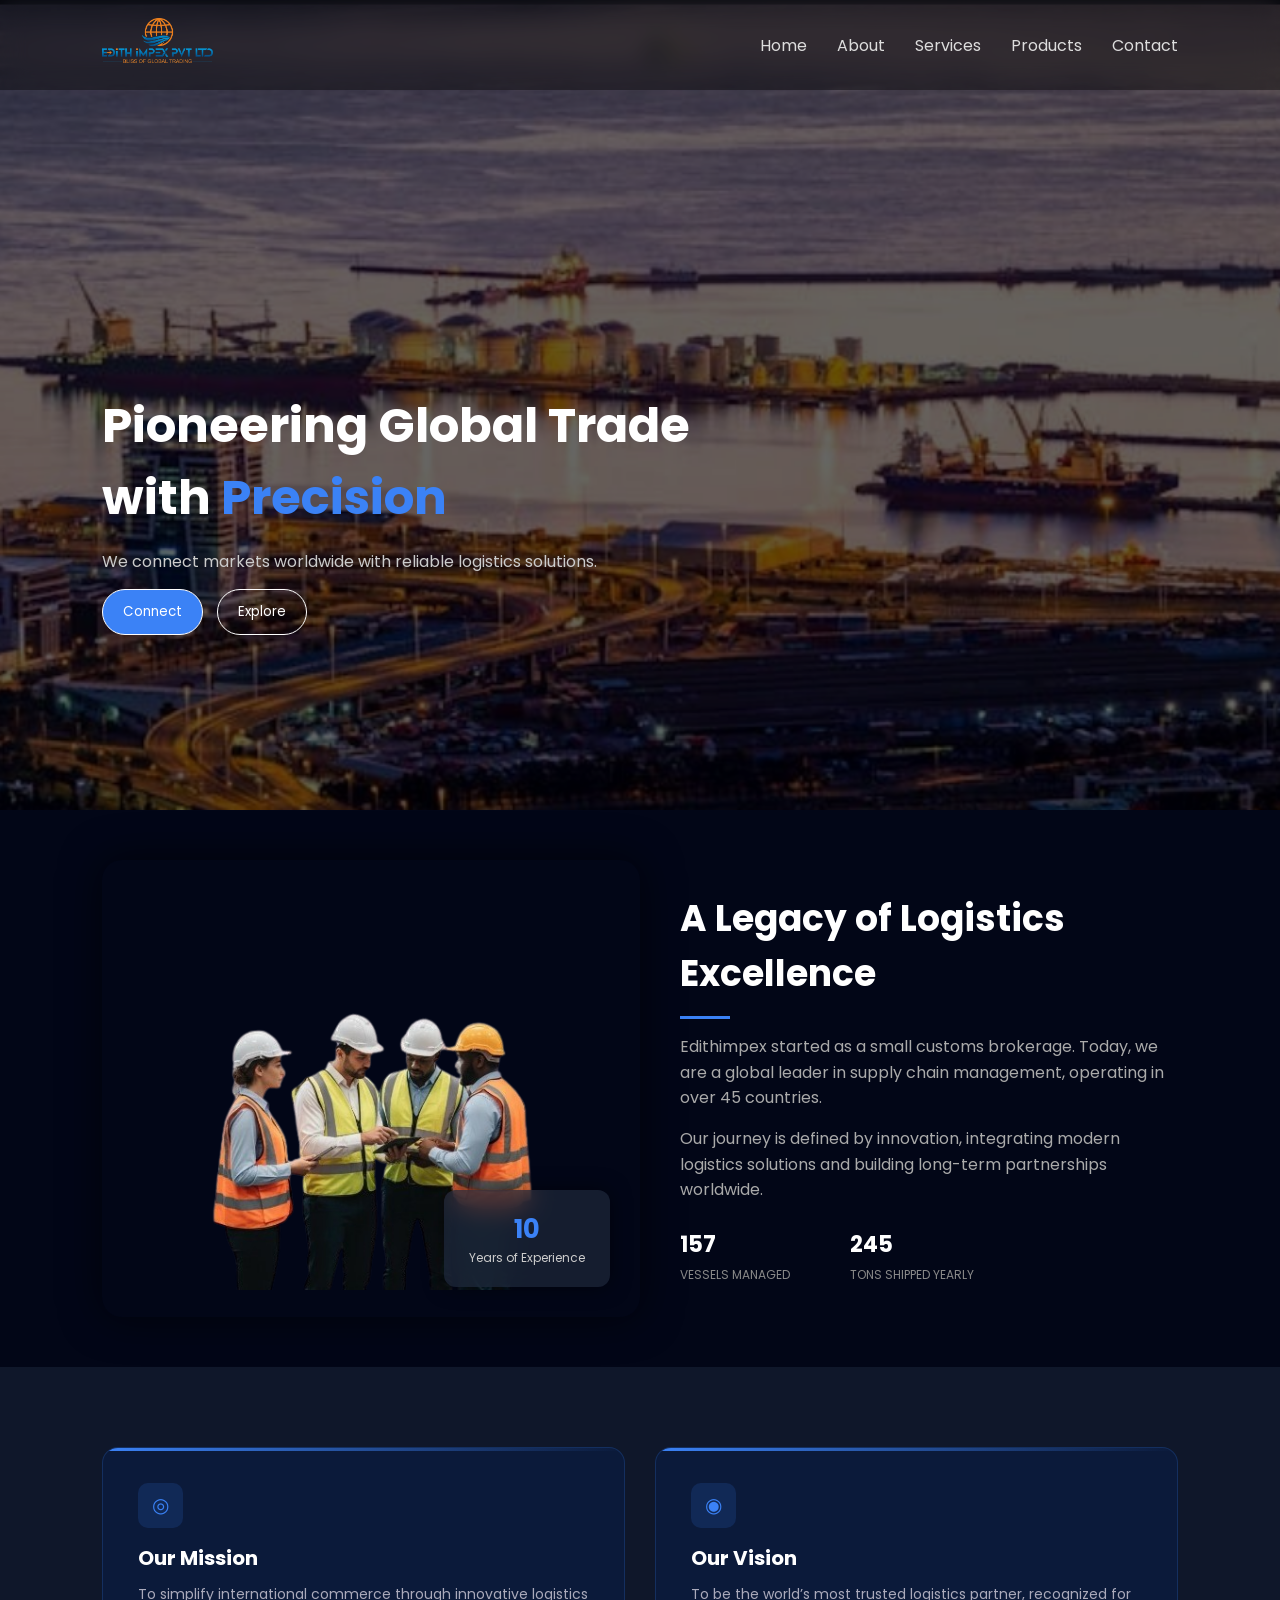
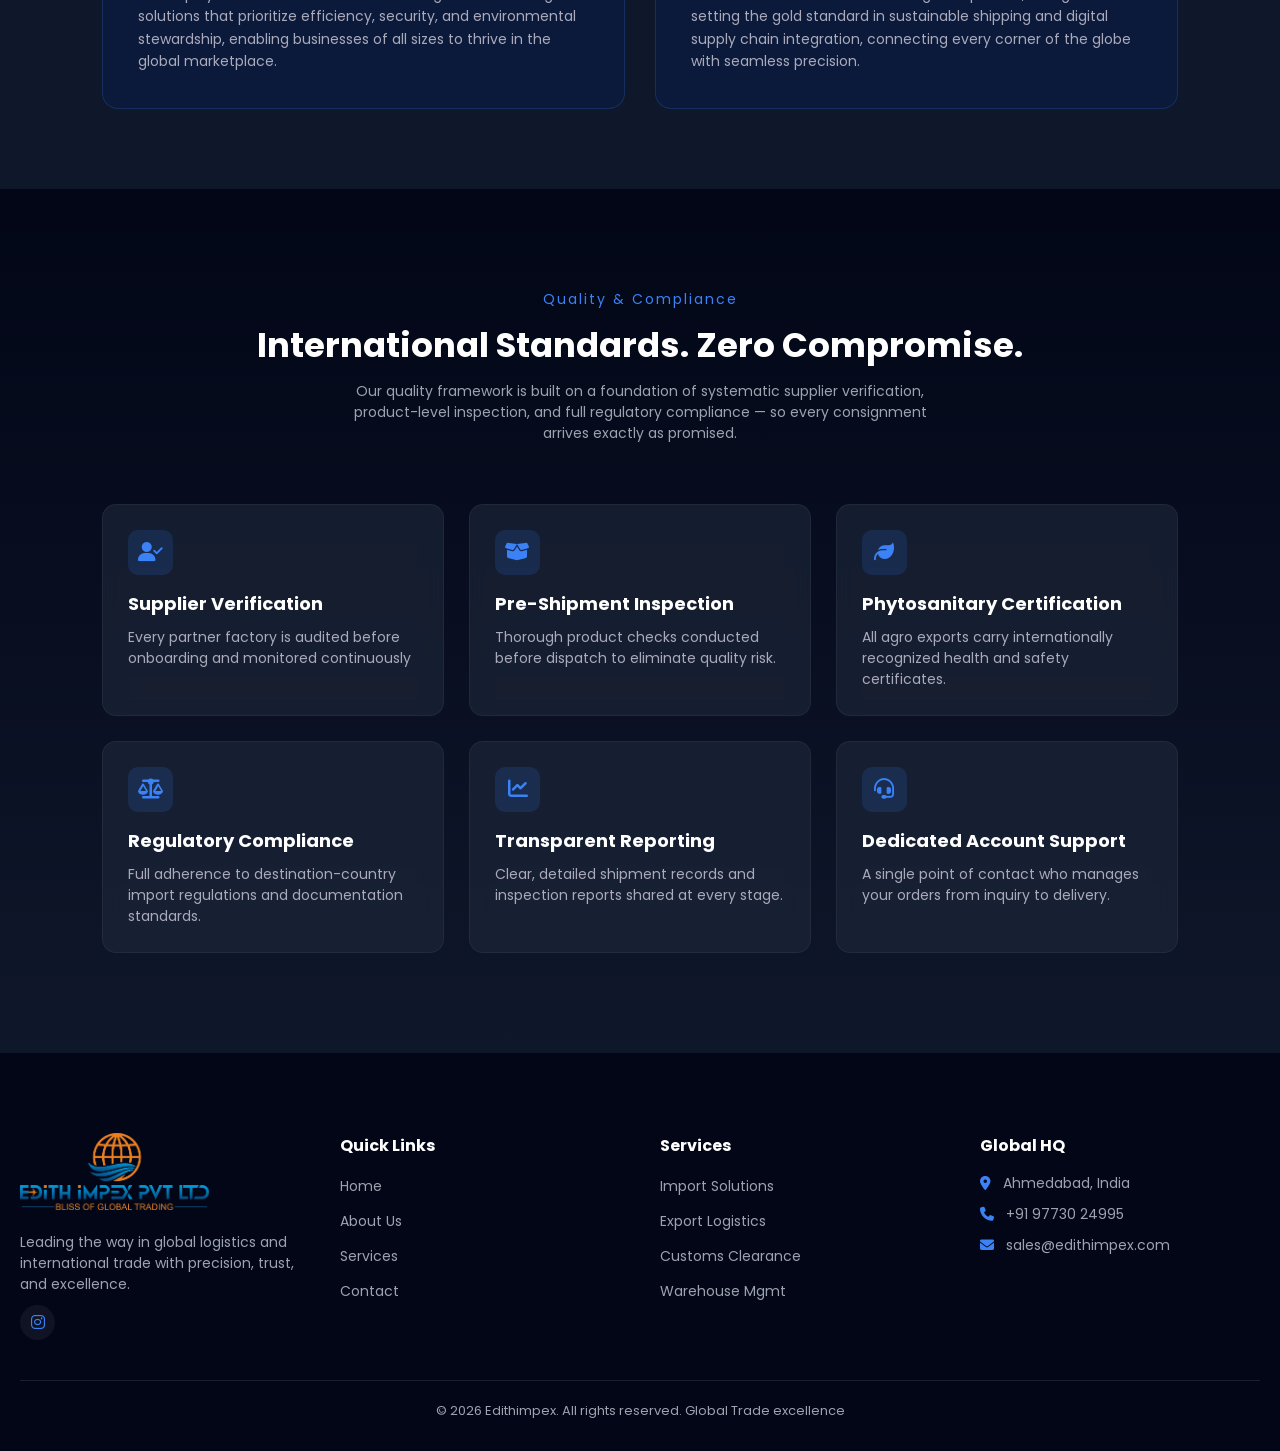
==== about.html @ acd0292f "Add files via upload" ====
<!DOCTYPE html>
<html lang="en">
<head>
<meta charset="UTF-8">
<meta name="viewport" content="width=device-width, initial-scale=1.0">
<title>About - Edithimpex</title>

<link rel="stylesheet" href="https://cdnjs.cloudflare.com/ajax/libs/font-awesome/6.5.0/css/all.min.css">
<link href="https://fonts.googleapis.com/css2?family=Poppins:wght@300;400;500;600;700&display=swap" rel="stylesheet">
<link rel="stylesheet" href="css/abt1.css">

</head>

<body>

<!-- NAVBAR -->
<header class="navbar">
  <div class="logo">
    <img src="asset/image/logobg.png" alt="Edithimpex Logo">
  </div>

  <ul class="nav-links">
    <li><a href="index.html">Home</a></li>
    <li><a href="about.html">About</a></li>
    <li><a href="#">Services</a></li>
    <li><a href="#">Products</a></li>
    <li><a href="#">Contact</a></li>
  </ul>

  <div class="menu-toggle" id="menu-toggle">☰</div>
</header>

<!-- HERO -->
<section class="hero">
  <div class="hero-content">
    <h1>Pioneering Global Trade with <span>Precision</span></h1>
    <p>We connect markets worldwide with reliable logistics solutions.</p>
    <button class="primary">Connect</button>
    <button class="secondary">Explore</button>
  </div>
</section>

<!-- ABOUT -->
<section class="about">
  <div class="about-container">

    <!-- LEFT IMAGE CARD -->
    <div class="about-left">
      <img src="asset/image/team.png" alt="team">

      <div class="experience-box">
        <h3 class="counter" data-target="30">0</h3>
        <p>Years of Experience</p>
      </div>
    </div>

    <!-- RIGHT TEXT -->
    <div class="about-right">
      <h2>A Legacy of Logistics Excellence</h2>
      <div class="line"></div>

      <p>
        Edithimpex started as a small customs brokerage.
        Today, we are a global leader in supply chain management,
        operating in over 45 countries.
      </p>

      <p>
        Our journey is defined by innovation, integrating modern logistics
        solutions and building long-term partnerships worldwide.
      </p>

      <div class="stats">
        <div>
          <h3 class="counter" data-target="450">0</h3>
          <span>VESSELS MANAGED</span>
        </div>
        <div>
          <h3 class="counter" data-target="700">0</h3>
          <span>TONS SHIPPED YEARLY</span>
        </div>
      </div>
    </div>

  </div>
</section>

<!-- MISSION -->
<section class="mission">
  
  <div class="mission-card fade-up">
    <div class="icon">◎</div>
    <h3>Our Mission</h3>
    <p>
      To simplify international commerce through innovative logistics
      solutions that prioritize efficiency, security, and environmental
      stewardship, enabling businesses of all sizes to thrive in the global marketplace.
    </p>
  </div>

  <div class="mission-card fade-up">
    <div class="icon">◉</div>
    <h3>Our Vision</h3>
    <p>
      To be the world’s most trusted logistics partner, recognized for
      setting the gold standard in sustainable shipping and digital supply
      chain integration, connecting every corner of the globe with seamless precision.
    </p>
  </div>

</section>

<section class="values">

  <div class="values-header">
    <p class="section-tag">Quality & Compliance</p>
    <h2>International Standards. Zero Compromise.</h2>
    <p class="section-subtitle fade-up">
     Our quality framework is built on a foundation of systematic supplier verification, product-level inspection, and full regulatory compliance — so every consignment arrives exactly as promised.
    </p>
  </div>

  <div class="values-grid">

    <div class="value-card fade-up">
      <div class="icon">
        <i class="fas fa-user-check"></i>
      </div>
      <h3>Supplier Verification</h3>
      <p>Every partner factory is audited before onboarding and monitored continuously</p>
    </div>

    <div class="value-card fade-up">
      <div class="icon">
        <i class="fas fa-box-open"></i>
      </div>
      <h3>Pre-Shipment Inspection</h3>
      <p>Thorough product checks conducted before dispatch to eliminate quality risk.</p>
    </div>

    <div class="value-card fade-up">
      <div class="icon">
        <i class="fas fa-leaf"></i>
      </div>
      <h3>Phytosanitary Certification</h3>
      <p>All agro exports carry internationally recognized health and safety certificates.</p>
    </div>

    <div class="value-card fade-up">
      <div class="icon">
        <i class="fas fa-scale-balanced"></i>
      </div>
      <h3>Regulatory Compliance</h3>
      <p>Full adherence to destination-country import regulations and documentation standards.</p>
    </div>

    <div class="value-card fade-up">
      <div class="icon">
        <i class="fas fa-chart-line"></i>
      </div>
      <h3>Transparent Reporting</h3>
      <p>Clear, detailed shipment records and inspection reports shared at every stage.</p>
    </div>

    <div class="value-card fade-up">
      <div class="icon">
        <i class="fas fa-headset"></i>
      </div>
      <h3>Dedicated Account Support</h3>
      <p>A single point of contact who manages your orders from inquiry to delivery.</p>
    </div>

  </div>

</section>

<footer class="footer">

  <div class="container footer-wrapper">

    <!-- COLUMN 1 -->
    <div class="footer-col fade-up">
      <div class="footer-logo">
        <img src="asset/image/logobg.png" alt="Edithimpex Logo">
      </div>

      <p class="footer-desc">
        Leading the way in global logistics and international trade with precision, trust, and excellence.
      </p>

      <div class="social-icons">
        <!-- <i class="fab fa-facebook-f"></i>
        <i class="fab fa-linkedin-in"></i> -->
        <i class="fab fa-instagram"></i>
      </div>
    </div>

    <!-- COLUMN 2 -->
    <div class="footer-col fade-up delay">
      <h4>Quick Links</h4>
      <ul>
        <li><a href="index.html">Home</a></li>
        <li><a href="about.html">About Us</a></li>
        <li><a href="services.html">Services</a></li>
        <li><a href="contact.html">Contact</a></li>
      </ul>
    </div>

    <!-- COLUMN 3 -->
    <div class="footer-col fade-up">
      <h4>Services</h4>
      <ul>
        <li><a href="#">Import Solutions</a></li>
        <li><a href="#">Export Logistics</a></li>
        <li><a href="#">Customs Clearance</a></li>
        <li><a href="#">Warehouse Mgmt</a></li>
      </ul>
    </div>

    <!-- COLUMN 4 -->
    <div class="footer-col fade-up delay">
      <h4>Global HQ</h4>

      <p><i class="fas fa-map-marker-alt"></i> Ahmedabad, India</p>
      <p><i class="fas fa-phone"></i> +91 97730 24995</p>
      <p><i class="fas fa-envelope"></i> sales@edithimpex.com</p>
    </div>

  </div>

  <!-- BOTTOM -->
  <div class="footer-bottom">
    <p>© 2026 Edithimpex. All rights reserved. Global Trade excellence</p>
  </div>

</footer>
<script src="js/abt.js"></script>

</body>
</html>
---- css/abt1.css ----
html, body {
  overflow-x: hidden;
}

/* RESET */
*{margin:0;padding:0;box-sizing:border-box;font-family:'Poppins',sans-serif;}
body{background:#0f172a;color:#fff;}

/* NAVBAR */
.navbar {
  display: flex;
  justify-content: space-between;
  align-items: center;
  padding: 18px 8%;
  position: fixed;
  width: 100%;
  top: 0;
  z-index: 1000;
  background: rgba(0,0,0,0.4);
  backdrop-filter: blur(12px);
  transition: all 0.3s ease;
}

/* 🔥 NAVBAR SCROLL EFFECT */
.navbar.scrolled {
  background: rgba(15, 23, 42, 0.95);
  box-shadow: 0 4px 20px rgba(0,0,0,0.5);
  transition: 0.3s;
}

/* 🔥 HIDE/SHOW NAVBAR */
.navbar.hide {
  transform: translateY(-100%);
  transition: 0.3s;
}

/* 🔥 LOGO GLOW */
.logo {
  position: relative;
  transition: 0.3s;
}

.logo:hover {
  color: #60a5fa;
  text-shadow: 0 0 10px rgba(59,130,246,0.7);
}

.logo img {
  height: 45px;   /* adjust size */
  width: auto;
  object-fit: contain;
  cursor: pointer;
  transition: 0.3s;
}

/* 🔥 Hover effect */
.logo img:hover {
  transform: scale(1.05);
  filter: drop-shadow(0 0 8px rgba(59,130,246,0.6));
}

/* 🔥 NAV LINK UNDERLINE ANIMATION */
.nav-links a {
  position: relative;
  text-decoration: none;
}

.nav-links a::after {
  content: "";
  position: absolute;
  left: 0;
  bottom: -5px;
  width: 0%;
  height: 2px;
  background: #3b82f6;
  transition: 0.3s;
}

.nav-links a:hover::after {
  width: 100%;
}

/* 🔥 MOBILE MENU ANIMATION */
.nav-links {
  transition: all 0.4s ease;
}

.logo {
  font-size: 22px;
  font-weight: 600;
  color: #3b82f6;
}

.nav-links {
  display: flex;
  list-style: none;
  gap: 30px;
}

.nav-links a {
  text-decoration: none;
  color: #ddd;
  transition: 0.3s;
}

.nav-links a:hover {
  color: #3b82f6;
}

.menu-toggle {
  display: none;
  font-size: 26px;
  cursor: pointer;
}
/* HERO */
.hero{
height:90vh;
background:url('../asset/image/about bg.png') center/cover;
display:flex;align-items:center;padding:8%;
position:relative;
}

.hero::after{
content:"";position:absolute;width:100%;height:100%;
background:rgba(0,0,0,0.6);top:0;left:0;
}

.hero-content{
  position:relative;
  z-index:2;
  max-width:600px;
  animation:fadeUp 1s;
  padding-top: 20%;
}

.hero h1{font-size:48px;}

.hero span{color:#3b82f6;}

.hero p{margin:15px 0;color:#ccc;}

.hero button{
padding:12px 20px;
margin-right:10px;
border: 1px solid #fff;
cursor:pointer;
border-radius: 35px;
}

.primary{background:#3b82f6;color:#fff;}

.secondary{background:transparent;border:1px solid #fff;color:#fff;}

/* ============ mobile view fix ============ */
@media(max-width:768px){

  .menu-toggle{
    display:block;
    color:#fff;
    z-index:1100;
  }

  .nav-links{
    position:absolute;
    top:70px;
    right:-100%;
    flex-direction:column;
    background:#020617;
    width:100%;
    text-align:center;
    padding:20px 0;
    transition:0.4s;
  }

  .nav-links.active{
    right:0;
  }

}

/* ABOUT */
/* ===== ABOUT SECTION UPGRADE ===== */

.about {
  padding: 50px 8%;
  background: #020617;
}

.about-container {
  display: flex;
  align-items: center;
  gap: 40px;
}

/* LEFT IMAGE CARD */
.about-left {
  position: relative;
  flex: 1;
  background: #020617;
  border-radius: 20px;
  padding: 20px;
  box-shadow: 0 0 40px rgba(0,0,0,0.6);
}

.about-left img {
  width: 100%;
  border-radius: 15px;
}

/* EXPERIENCE BOX (GLASS EFFECT) */
.experience-box {
  position: absolute;
  bottom: 30px;
  right: 30px;
  background: rgba(30, 41, 59, 0.7);
  backdrop-filter: blur(12px);
  padding: 20px 25px;
  border-radius: 12px;
  text-align: center;
  box-shadow: 0 0 20px rgba(0,0,0,0.5);
}

.experience-box h3 {
  color: #3b82f6;
  font-size: 26px;
}

.experience-box p {
  font-size: 12px;
  color: #ccc;
}

/* RIGHT CONTENT */
.about-right {
  flex: 1;
}

.about-right h2 {
  font-size: 36px;
  margin-bottom: 10px;
}

/* BLUE LINE */
.about-right .line {
  width: 50px;
  height: 3px;
  background: #3b82f6;
  margin: 15px 0;
}

.about-right p {
  color: #aaa;
  margin-bottom: 15px;
  font-size: 16px;
  line-height: 1.6;
}

/* STATS */
.stats {
  display: flex;
  gap: 60px;
  margin-top: 25px;
}

.stats h3 {
  color: #fff;
  font-size: 22px;
}

.stats span {
  font-size: 12px;
  color: #888;
}

/* RESPONSIVE */
@media(max-width:600px){
  .about-container {
    flex-direction: column;
    gap: 25px;
  }

  .stats {
    justify-content: space-between;
    gap: 20px;
  }

  .about-right h2 {
    font-size: 26px;
  }

  .about-left img{
    height: 300px;   /* increase height */
    object-fit: cover;
  }

}

/* CARDS */
/* ===== MISSION & VISION SECTION ===== */

.mission {
  padding: 80px 8%;
  display: flex;
  gap: 30px;
}

/* CARD DESIGN */
.mission-card {
  flex: 1;
  background: #0b1a3a;
  padding: 35px;
  border-radius: 16px;
  position: relative;
  overflow: hidden;

  /* glow border */
  border: 1px solid rgba(59,130,246,0.2);

  /* animation */
  opacity: 0;
  transform: translateY(50px);
  transition: 0.5s ease;
}

/* 🔥 HOVER EFFECT */
.mission-card:hover {
  transform: translateY(-10px) scale(1.02);
  box-shadow: 0 0 40px rgba(59,130,246,0.3);
}

/* ICON */
.mission-card .icon {
  width: 45px;
  height: 45px;
  background: rgba(59,130,246,0.15);
  display: flex;
  align-items: center;
  justify-content: center;
  border-radius: 10px;
  color: #3b82f6;
  font-size: 20px;
  margin-bottom: 15px;
}

/* TITLE */
.mission-card h3 {
  margin-bottom: 10px;
  font-size: 20px;
}

/* TEXT */
.mission-card p {
  color: #aab;
  line-height: 1.6;
  font-size: 14px;
}

/* 🔥 TOP GRADIENT LINE EFFECT */
.mission-card::before {
  content: "";
  position: absolute;
  top: 0;
  left: 0;
  width: 100%;
  height: 3px;
  background: linear-gradient(to right, #3b82f6, transparent);
}

/* RESPONSIVE */
@media(max-width:600px){
  .mission {
    flex-direction: column;
  }
}

/* ===== CORE VALUES ===== */
/* TEXT */
.section-tag {
  color: #3b82f6; 
  font-size: 12px;
  letter-spacing: 2px;
  margin-bottom: 10px;
}

.section-subtitle {
  color: #9ca3af;
  font-size: 14px;
  max-width: 600px;
  margin: 0 auto 60px;
}

.values {
  padding: 100px 8%;
  background: linear-gradient(to bottom, #020617, #0f172a);
}

/* HEADER */
.values-header {
  text-align: center;
  margin-bottom: 50px;
}

.values-header h2 {
  font-size: 34px;
  margin-bottom: 10px;
}

.values-header p {
  color: #9aa;
  font-size: 14px;
}

/* GRID */
.values-grid {
  display: grid;
  grid-template-columns: repeat(3, 1fr);
  gap: 25px;
}

/* CARD */
.value-card {
  background: rgba(30, 41, 59, 0.6);
  backdrop-filter: blur(10px);
  padding: 25px;
  border-radius: 14px;
  border: 1px solid rgba(255,255,255,0.05);
  width: 100%;
  min-width: 0;
  transition: 0.4s ease;

  opacity: 0;
  transform: translateY(50px);
}

/* HOVER EFFECT */
.value-card:hover {
  transform: translateY(-10px) scale(1.02);
  box-shadow: 0 0 30px rgba(59,130,246,0.2);
  border-color: rgba(59,130,246,0.3);
}

/* ICON */
.value-card .icon {
  width: 45px;
  height: 45px;
  background: rgba(59,130,246,0.15);
  display: flex;
  align-items: center;
  justify-content: center;
  border-radius: 10px;
  font-size: 20px;
  margin-bottom: 15px;
  color: #3b82f6;
}

.value-card .icon i {
  font-size: 20px;
  transition: 0.3s;
}

.value-card:hover .icon i {
  transform: scale(1.2);
}

/* TITLE */
.value-card h3 {
  margin-bottom: 10px;
  font-size: 18px;
}

/* TEXT */
.value-card p {
  color: #aab;
  font-size: 14px;
  line-height: 1.5;
}

/* RESPONSIVE */
.values-grid {
  display: grid;
  grid-template-columns: repeat(3, 1fr);
  gap: 25px;
}

/* Tablet */
@media(max-width:600px){

  .values {
    padding: 80px 5%;
  }

  .values-grid {
    grid-template-columns: repeat(2, 1fr);
    gap: 15px; /* reduce gap */
  }

  .value-card {
    padding: 18px; /* reduce padding */
  }

  .value-card h3{
    font-size: 15px;
    line-height: 1.3;
  }

  .value-card p{
    font-size: 13px;
    line-height: 1.4;

    display: -webkit-box;
    -webkit-line-clamp: 3;
    -webkit-box-orient: vertical;
    overflow: hidden;
  }

}

/* ========================
footer section
======================== */
/* FOOTER */
.footer {
  background: #020617;
  padding: 80px 20px 30px;
  color: #fff;
}

/* GRID */
.footer-wrapper {
  display: grid;
  grid-template-columns: repeat(4, 1fr);
  gap: 40px;
}

/* LOGO */
.footer .logo {
  font-size: 20px;
  color: #3b82f6;
  margin-bottom: 15px;
}

.footer-logo img {
  height: 77px;
  width: auto;
  object-fit: contain;
  margin-bottom: 15px;
  transition: 0.3s;
}

/* 🔥 Hover effect */
.footer-logo img:hover {
  transform: scale(1.05);
  filter: drop-shadow(0 0 10px rgba(59,130,246,0.6));
}

.footer-desc {
  font-size: 14px;
  color: #9ca3af;
  margin-bottom: 20px;
}

/* SOCIAL */
.social-icons {
  display: flex;
  gap: 15px;
}

.social-icons i {
  width: 35px;
  height: 35px;
  background: rgba(255,255,255,0.05);
  display: flex;
  align-items: center;
  justify-content: center;
  border-radius: 50%;
  cursor: pointer;
  transition: 0.3s;
}

.social-icons i:hover {
  background: #3b82f6;
  transform: translateY(-5px);
}

/* HEADINGS */
.footer-col h4 {
  margin-bottom: 15px;
}

/* LINKS */
.footer-col ul {
  list-style: none;
}

.footer-col ul li {
  margin-bottom: 10px;
}

.footer-col ul li a {
  text-decoration: none;
  color: #9ca3af;
  font-size: 14px;
  transition: 0.3s;
}

.footer-col ul li a:hover {
  color: #3b82f6;
  padding-left: 5px;
}

/* CONTACT */
.footer-col p {
  font-size: 14px;
  color: #9ca3af;
  margin-bottom: 10px;
}

.footer-col i {
  color: #3b82f6;
  margin-right: 8px;
}

/* BOTTOM */
.footer-bottom {
  border-top: 1px solid rgba(255,255,255,0.1);
  margin-top: 40px;
  padding-top: 20px;
  text-align: center;
  font-size: 13px;
  color: #9ca3af;
}

/* RESPONSIVE */
@media (max-width: 992px) {
  .footer-wrapper {
    grid-template-columns: repeat(2, 1fr);
  }
}

@media (max-width: 600px) {
  .footer-wrapper {
    grid-template-columns: 1fr;
    text-align: center;
  }

  .social-icons {
    justify-content: center;
  }
}

/* =============================
update things in about page
============================= */
/* ADD THIS */
.fade-up{
  opacity:0;
  transform:translateY(50px);
  transition:0.6s ease;
}

.fade-up.show{
  opacity:1;
  transform:translateY(0);
}

/* VALUE FIX */
.section-tag{color:#3b82f6 !important;}
.section-subtitle{color:#9ca3af !important;}

/* MOBILE GRID FIX */
@media(max-width:600px){
  .values-grid{
    grid-template-columns:repeat(2,1fr);
  }
}

/* HERO ANIMATION */
@keyframes fadeUp{
  from{opacity:0;transform:translateY(40px);}
  to{opacity:1;transform:translateY(0);}
}
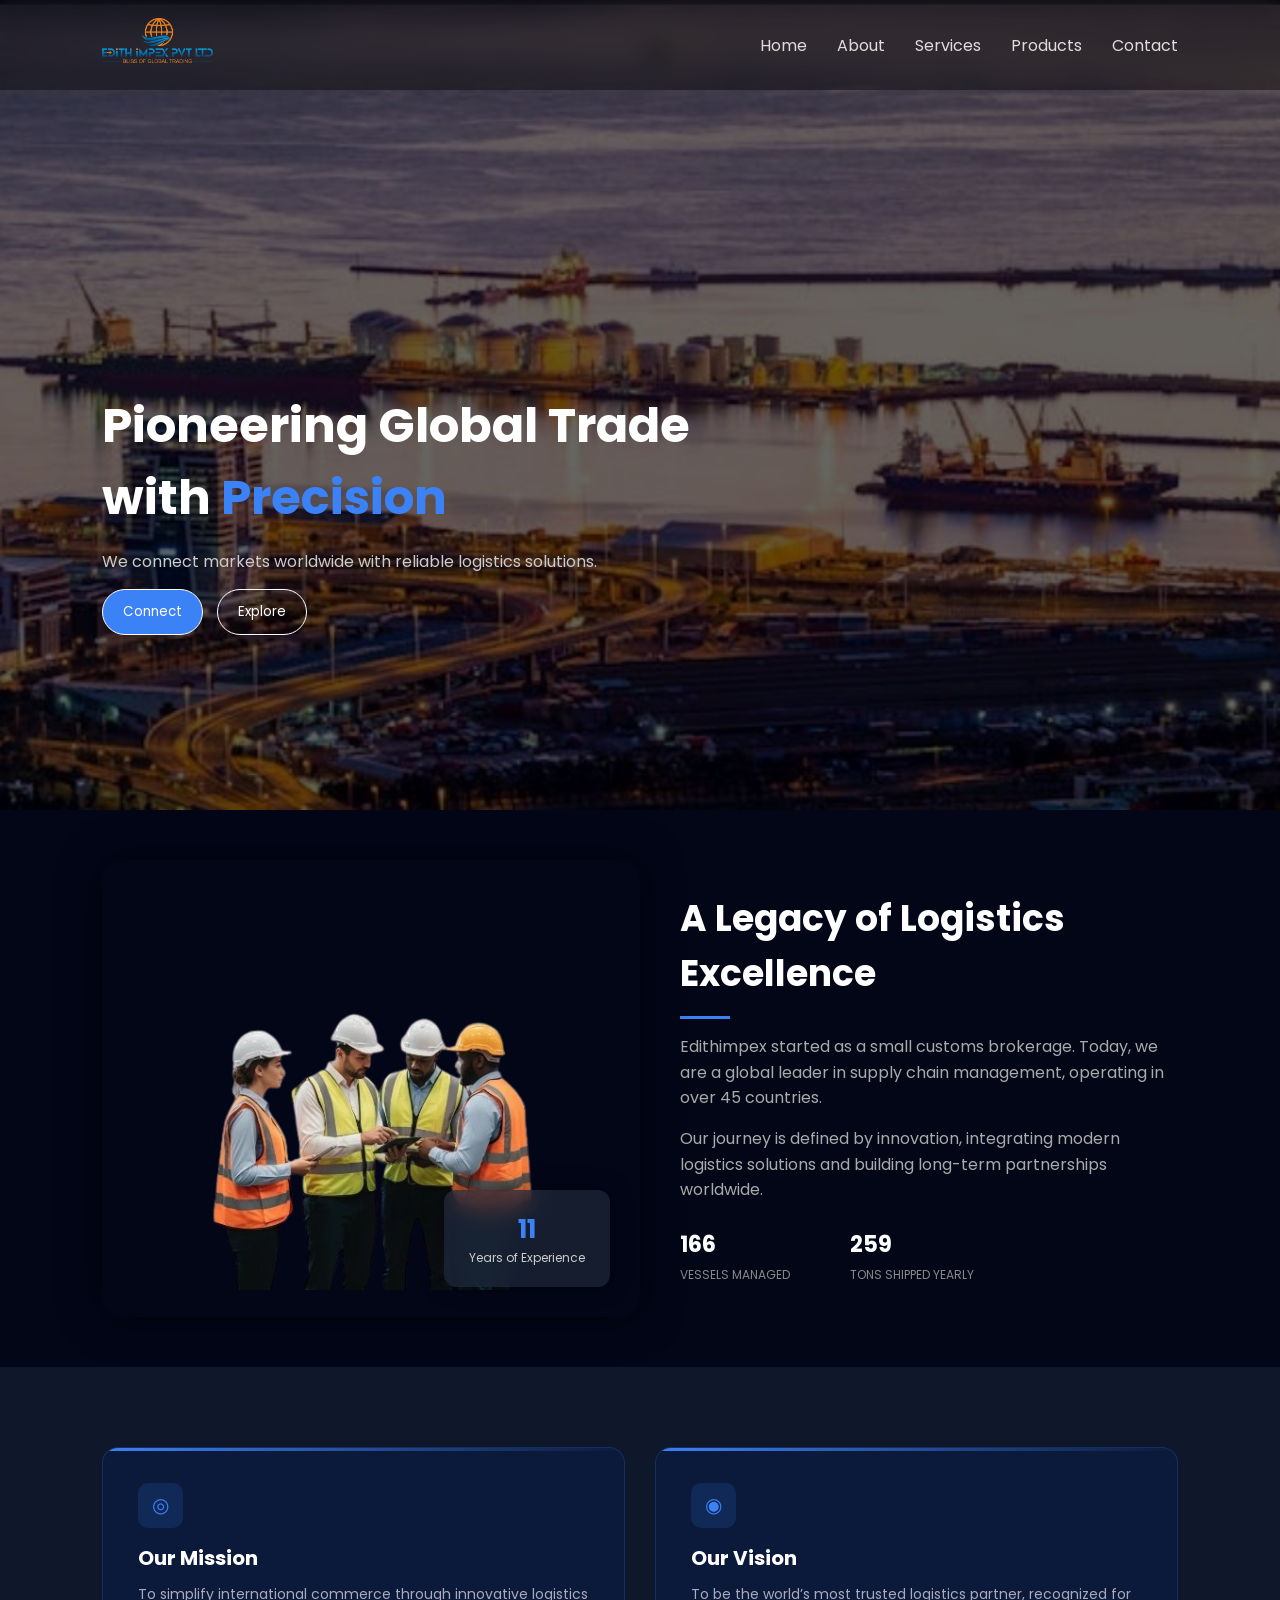
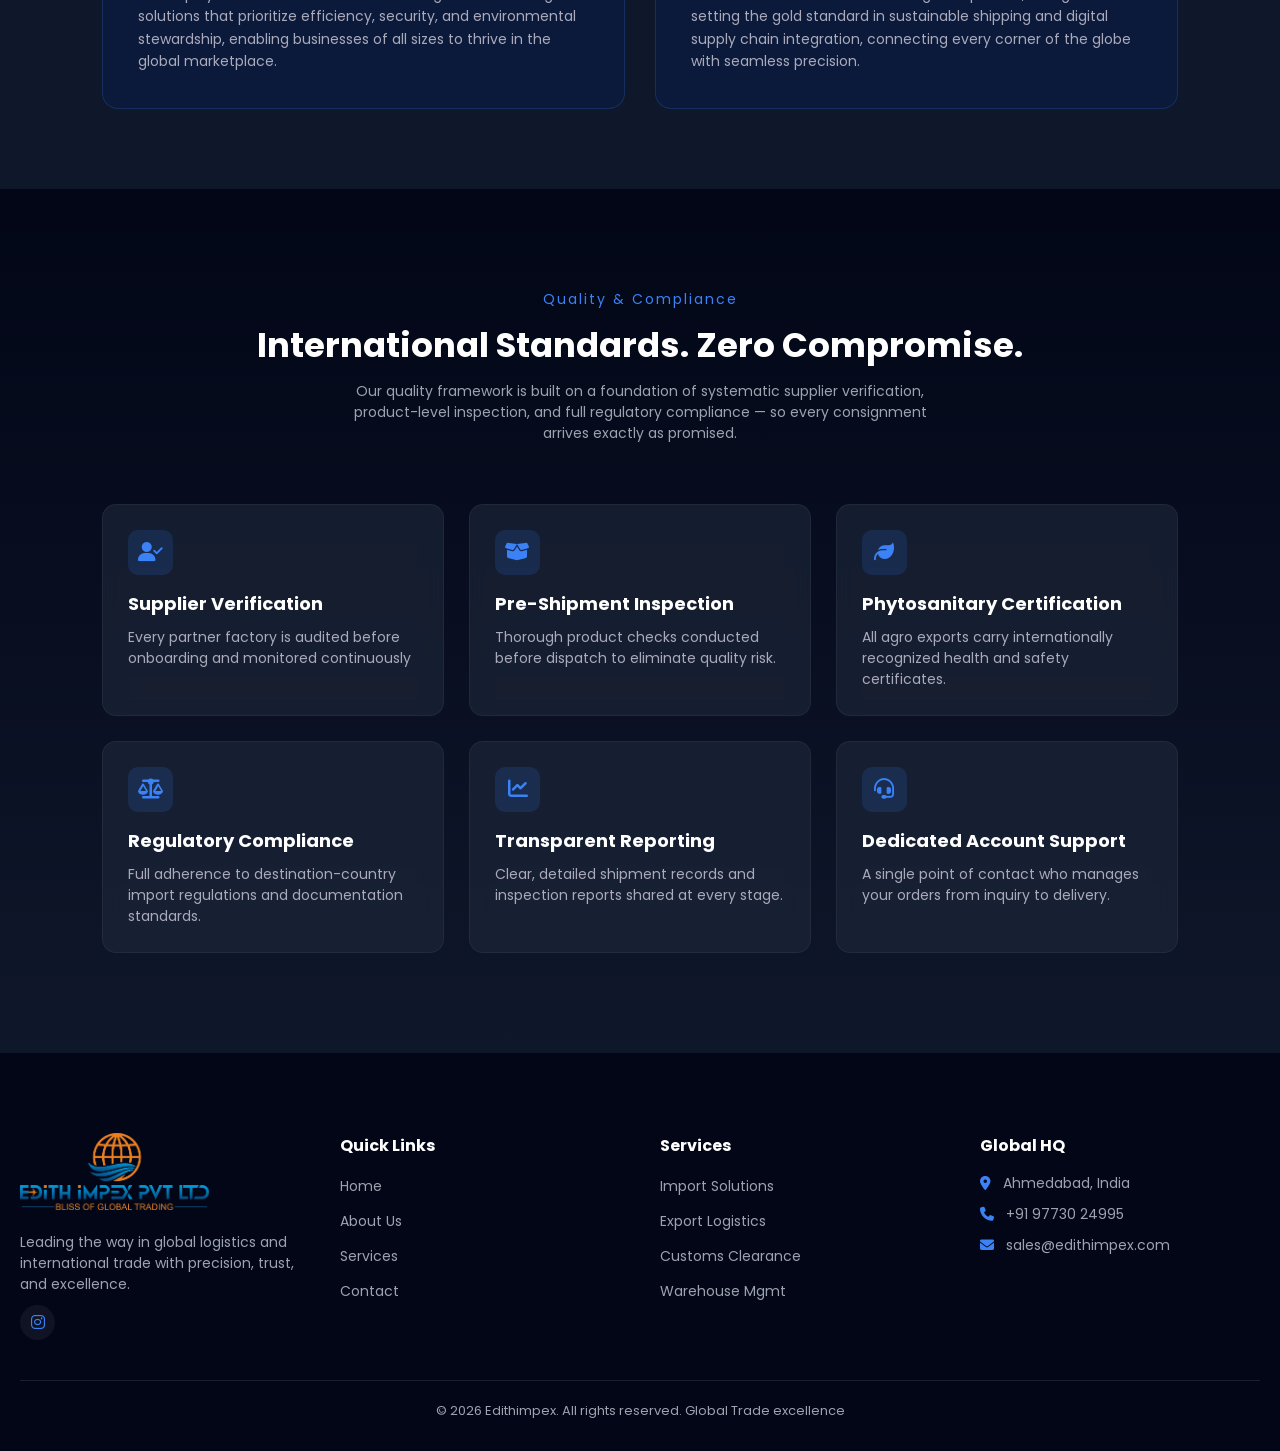
==== commit 8159125d: "Add files via upload" ====
--- a/about.html
+++ b/about.html
@@ -24,7 +24,7 @@
     <li><a href="about.html">About</a></li>
     <li><a href="#">Services</a></li>
     <li><a href="#">Products</a></li>
-    <li><a href="#">Contact</a></li>
+    <li><a href="contact.html">Contact</a></li>
   </ul>
 
   <div class="menu-toggle" id="menu-toggle">☰</div>
@@ -234,6 +234,7 @@
   </div>
 
 </footer>
+
 <script src="js/abt.js"></script>
 
 </body>
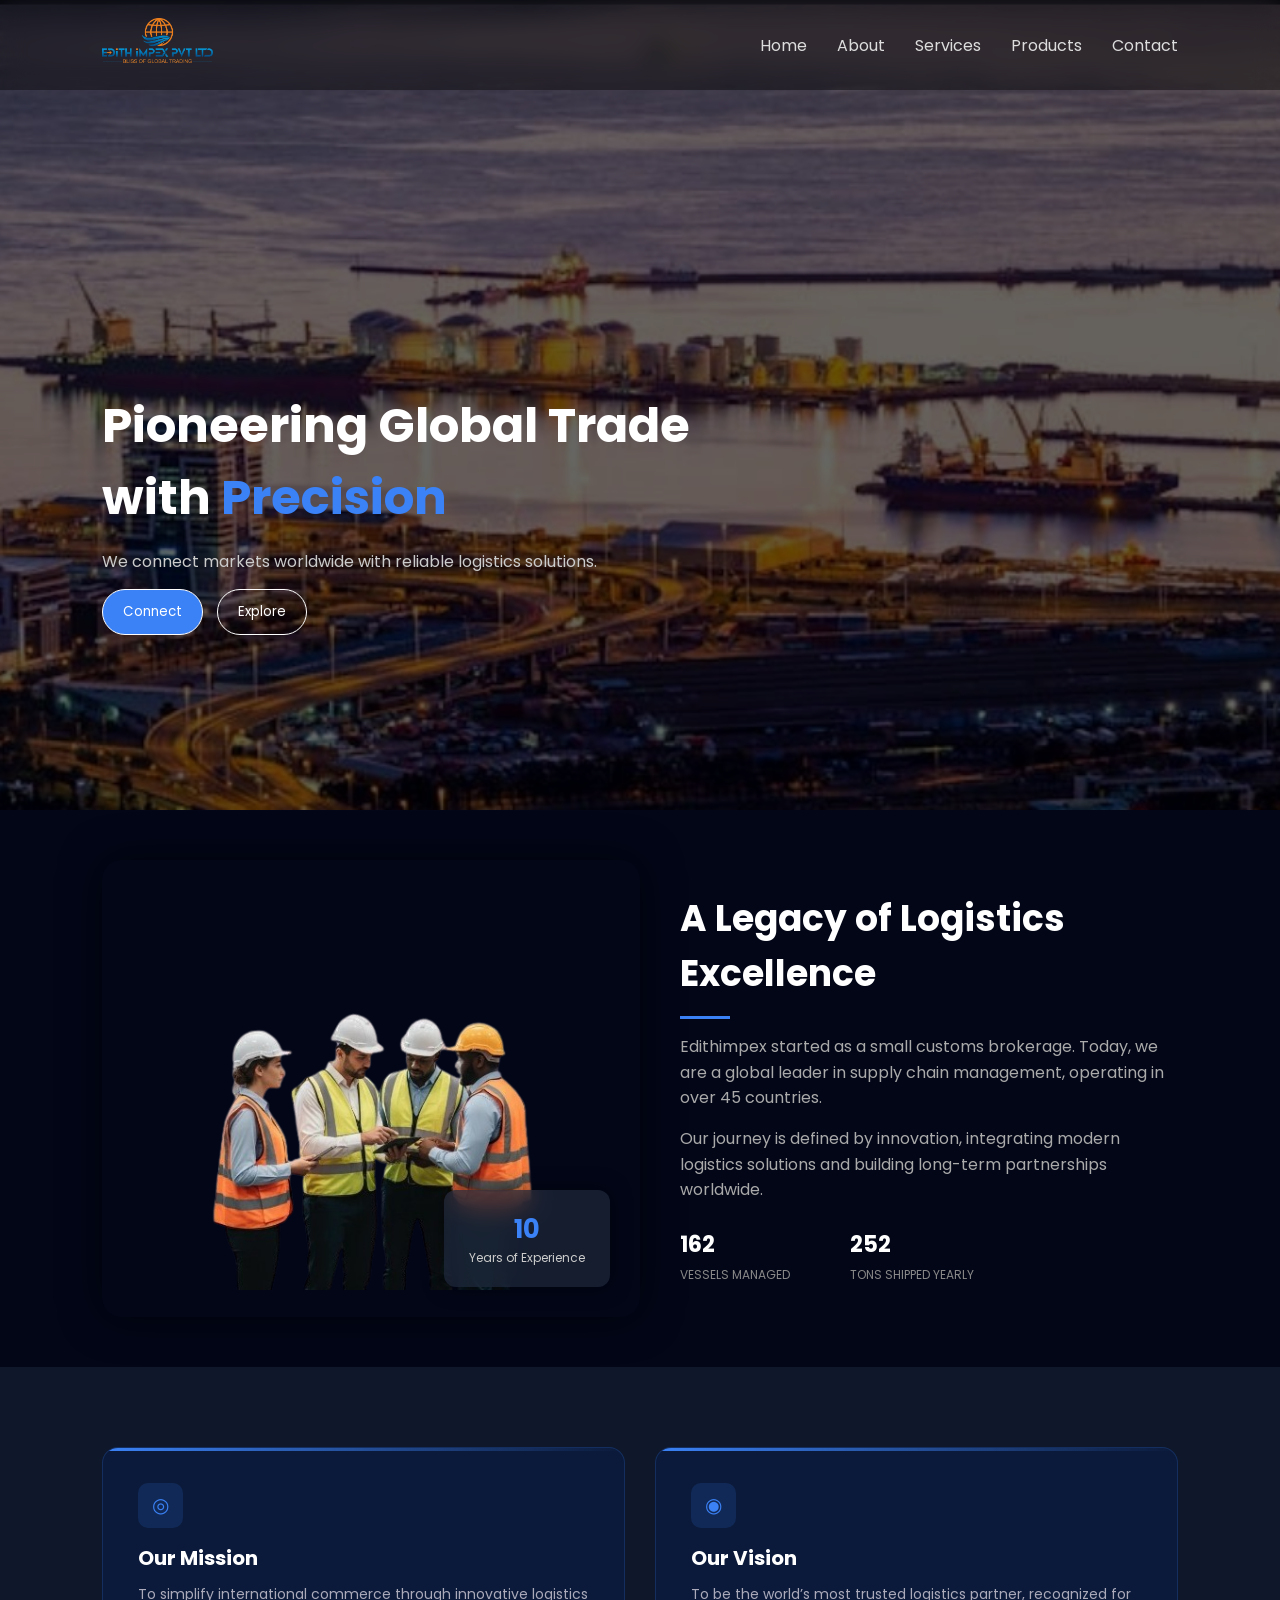
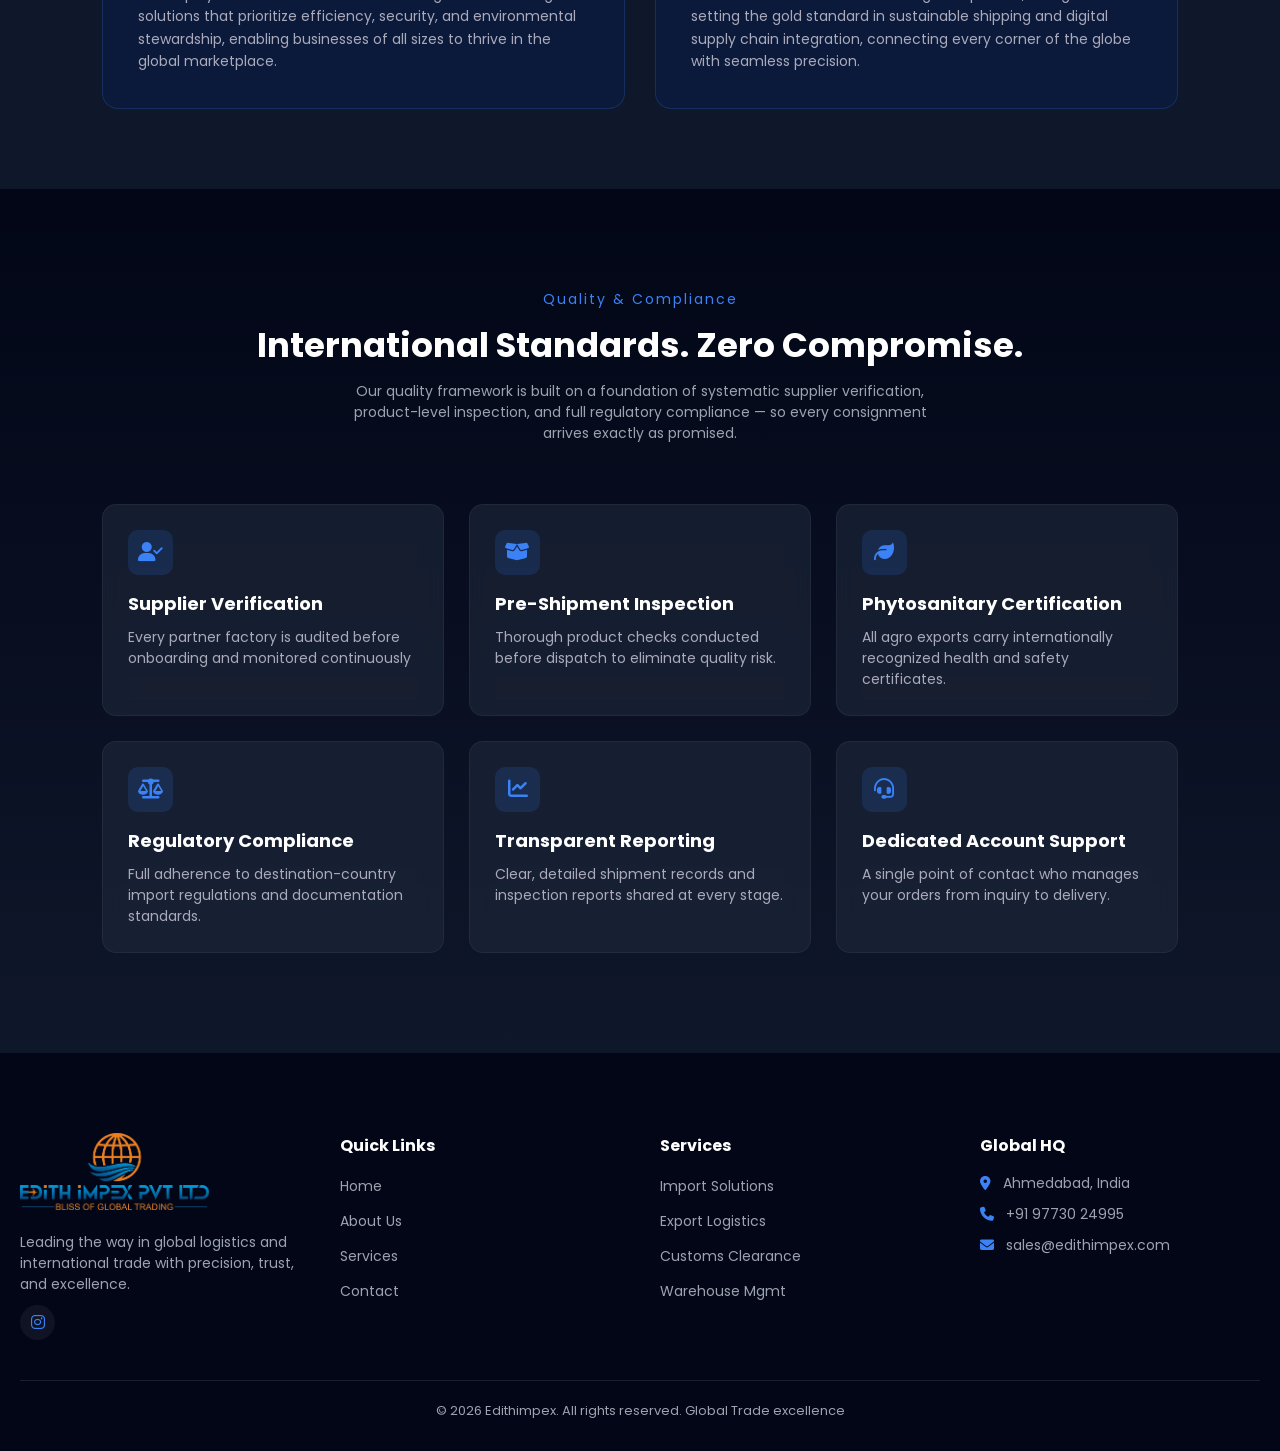
==== commit 68f3df86: "Add files via upload" ====
--- a/about.html
+++ b/about.html
@@ -22,8 +22,8 @@
   <ul class="nav-links">
     <li><a href="index.html">Home</a></li>
     <li><a href="about.html">About</a></li>
-    <li><a href="#">Services</a></li>
-    <li><a href="#">Products</a></li>
+    <li><a href="services.html">Services</a></li>
+    <li><a href="products.html ">Products</a></li>
     <li><a href="contact.html">Contact</a></li>
   </ul>
 
@@ -35,8 +35,8 @@
   <div class="hero-content">
     <h1>Pioneering Global Trade with <span>Precision</span></h1>
     <p>We connect markets worldwide with reliable logistics solutions.</p>
-    <button class="primary">Connect</button>
-    <button class="secondary">Explore</button>
+    <button class="primary" href="contact.html">Connect</button>
+    <button class="secondary" href="services.html">Explore</button>
   </div>
 </section>
 
